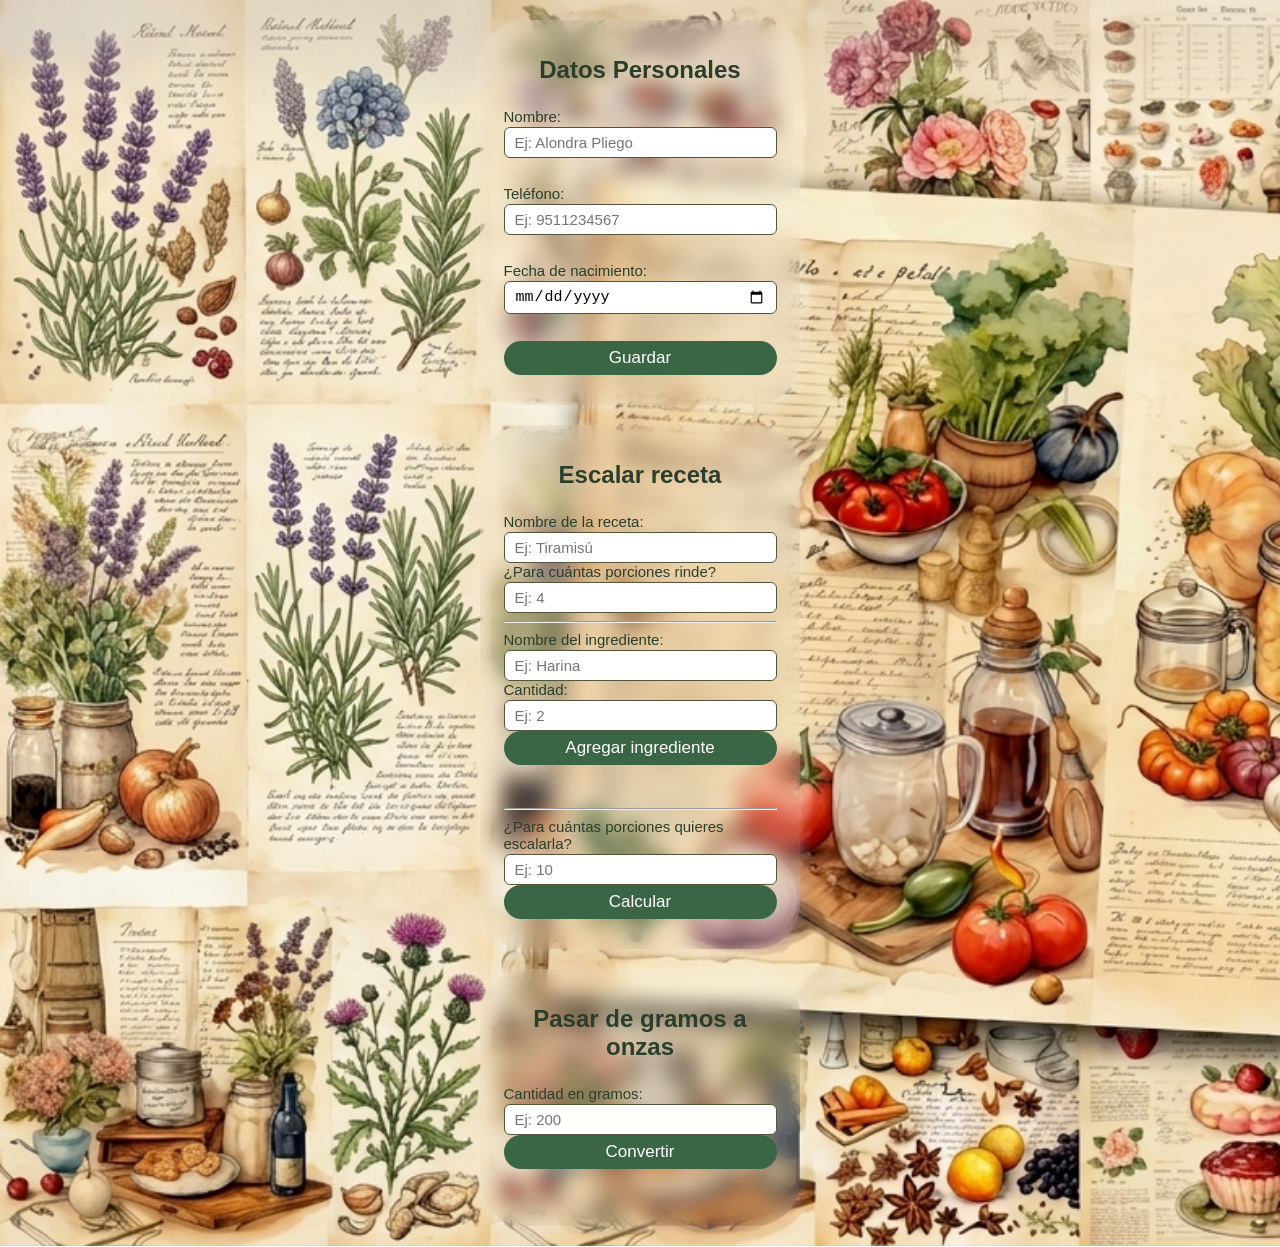
==== index.html @ 477c50a3 "Actualización de actividad" ====
<!DOCTYPE html>
<html lang="es">
<head>
    <meta charset="UTF-8">
    <meta name="viewport" content="width=device-width, initial-scale=1.0">
    <title>Actividad 2</title>
    <link rel="stylesheet" href="css/styles.css">
</head>
<body>
    <div class="formulario">
        <h1>Datos Personales</h1>
        <form id="formDatos">
            <div class="campo">
                <label for="nombre">Nombre:</label>
                <input type="text" id="nombre" placeholder="Ej: Alondra Pliego" required>
            </div>
            <p class="error" id="errorNombre"></p>

            <div class="campo">
                <label for="telefono">Teléfono:</label>
                <input type="number" min="0" id="telefono" placeholder="Ej: 9511234567" required>
            </div>
            <p class="error" id="errorTelefono"></p>

            <div class="campo">
                <label for="fechaNacimiento">Fecha de nacimiento:</label>
                <input type="date" id="fechaNacimiento" required>
            </div>
            <p class="error" id="errorFecha"></p>

            <button type="button" onclick="guardarDatos()">Guardar</button>
        </form>
    </div>

    <div id="modal" class="modal oculto">
        <div class="modalGuardados">
            <h2>Datos guardados</h2>
            <p id="nombre-guardado"></p>
            <p id="telefono-guardado"></p>
            <p id="edad-calculada"></p>
            <p id="edad-validacion"></p>
            <button type="button" onclick="cerrarModal()">Cerrar</button>
        </div>
    </div>

    <div class="recetarios">
        <h1>Escalar receta</h1>
        <form id="formReceta">
            <div class="campo">
                <label for="nombreReceta">Nombre de la receta:</label>
                <input type="text" id="nombreReceta" placeholder="Ej: Tiramisú">
            </div>
            <div class="campo">
                <label for="porcionesOriginales">¿Para cuántas porciones rinde?</label>
                <input type="number" id="porcionesOriginales" min="1" placeholder="Ej: 4">
            </div>
            <hr>
            <div class="campo">
                <label for="nombreIngrediente">Nombre del ingrediente:</label>
                <input type="text" id="nombreIngrediente" placeholder="Ej: Harina">
                <label for="cantidadIngrediente">Cantidad:</label>
                <input type="number" id="cantidadIngrediente" min="0" step="0.01" placeholder="Ej: 2">
                <button type="button" onclick="agregarIngrediente()">Agregar ingrediente</button>
            </div>
            <p class="error" id="errorIngrediente"></p>
            <ul id="listaIngredientes"></ul>
            <hr>
            <div class="campo">
                <label for="porcionesDeseadas">¿Para cuántas porciones quieres escalarla?</label>
                <input type="number" id="porcionesDeseadas" min="1" placeholder="Ej: 10">
                <button type="button" onclick="calcularEscala()">Calcular</button>
            </div>
            <div class="oculto" id="resultadoER">
            <h3>Resultado</h3>
            <p class="error" id="errorEscala"></p>
            <ul id="resultadoEscala"></ul>
            </div>
        </form>
    </div>

    <div class="recetarios">
    <h1>Pasar de gramos a onzas</h1>
    <form id="formConversion">
        <div class="campo">
            <label for="cantidadGramos">Cantidad en gramos:</label>
            <input type="number" id="cantidadGramos" min="0" step="0.01" placeholder="Ej: 200">
            <button type="button" onclick="convertir()">Convertir</button>
            <p class="oculto" id="rC"><strong>Resultado:</strong> <span id="resultadoConversion"></span></p>
        </div>
        <p class="error" id="errorConversion"></p>
    </form>
</div>

    <script src="js/utileria.js"></script>
    <script src="js/app.js"></script>
</body>
</html>
---- css/styles.css ----
body {
    font-family: 'tahoma', sans-serif;
    background-image: url('../img/fondo.png');
    background-size: cover;
    display: flex;
    flex-direction: column;
    justify-content: center;
    align-items: center;
    min-height: 100vh;
    margin: 0;
    padding: 20px 0;
    gap: 20px;
}

.card {
    background: rgba(245, 247, 242, 0.219);
    backdrop-filter: blur(10px);
    padding: 20px 23.5px;
    border-radius: 45px;
    box-shadow: 0 4px 15px rgba(245, 247, 242, 0.45);
    width: 90%;
    max-width: 320px;
    box-sizing: border-box;
    text-align: center;
}

.formulario, .recetarios {
    background: rgba(245, 247, 242, 0.219);
    backdrop-filter: blur(10px);
    padding: 20px 23.5px;
    border-radius: 45px;
    box-shadow: 0 4px 15px rgba(245, 247, 242, 0.45);
    width: 90%;
    max-width: 320px;
    box-sizing: border-box;
    text-align: center;
}

h1 {
    font-size: 24px;
    color: #2C3E2B;
    margin-bottom: 1.5rem;
}
.campo {
    text-align: left;
    margin-bottom: 0px;
}
label {
    display: block;
    font-size: 15px;
    color: #2C3E2B;
    margin-bottom: 2px;
}
input {
    width: 100%;
    padding: 6px 10px;
    border: 1px solid #535439;
    border-radius: 6px;
    font-size: 15px;
    box-sizing: border-box;
}
input[readonly] {
    background-color: #ffffff;
    font-weight: normal;
    color: #000000;
}
button {
    width: 100%;
    padding: 7px;
    background-color: #3B6645;
    color: white;
    border: none;
    border-radius: 30px;
    font-size: 17px;
    cursor: pointer;
    margin-top: 0px;
    margin-bottom: 10px;
    transition: background 0.2s;
}
button:hover {
    background-color: #7f4ca5;
}
.error {
    color: #000000;
    font-size: 15px;
    margin-top: 2px;
    margin-bottom: 10px;
    min-height: 15px;
    font-family: 'tahoma', sans-serif;
}

.exito {
    color: #2C3E2B;
    font-weight: bold;
    font-size: 15px;
}

ul {
    list-style: none;
    padding: 0;
    text-align: left;
    color: #2C3E2B;
}
li {
    padding: 4px 0;
    border-bottom: 1px solid rgba(83, 84, 57, 0.3);
}

.modal {
    position: fixed;
    top: 0;
    left: 0;
    width: 100%;
    height: 100%;
    background: rgba(0,0,0,0.5);
    display: flex;
    justify-content: center;
    align-items: center;
    overflow-y: auto;
    padding: 20px 0;
    box-sizing: border-box;
    z-index: 1000;
}
.oculto {
    display: none;
}
.modalGuardados {
    background: #F5F7F2;
    padding: 25px;
    border-radius: 30px;
    text-align: center;
    min-width: 250px;
    max-width: 90%;
    max-height: 85vh;
    overflow-y: auto;
    box-sizing: border-box;
    box-shadow: 0 4px 15px rgba(0,0,0,0.3);
    z-index: 1000;
}

@media (max-width: 480px) {
    body {
        padding: 10px 0;
    }
    .card, .formulario, .recetarios {
        width: 95%;
        padding: 15px;
        border-radius: 25px;
    }
    h1 {
        font-size: 20px;
    }
    button {
        font-size: 15px;
    }
}
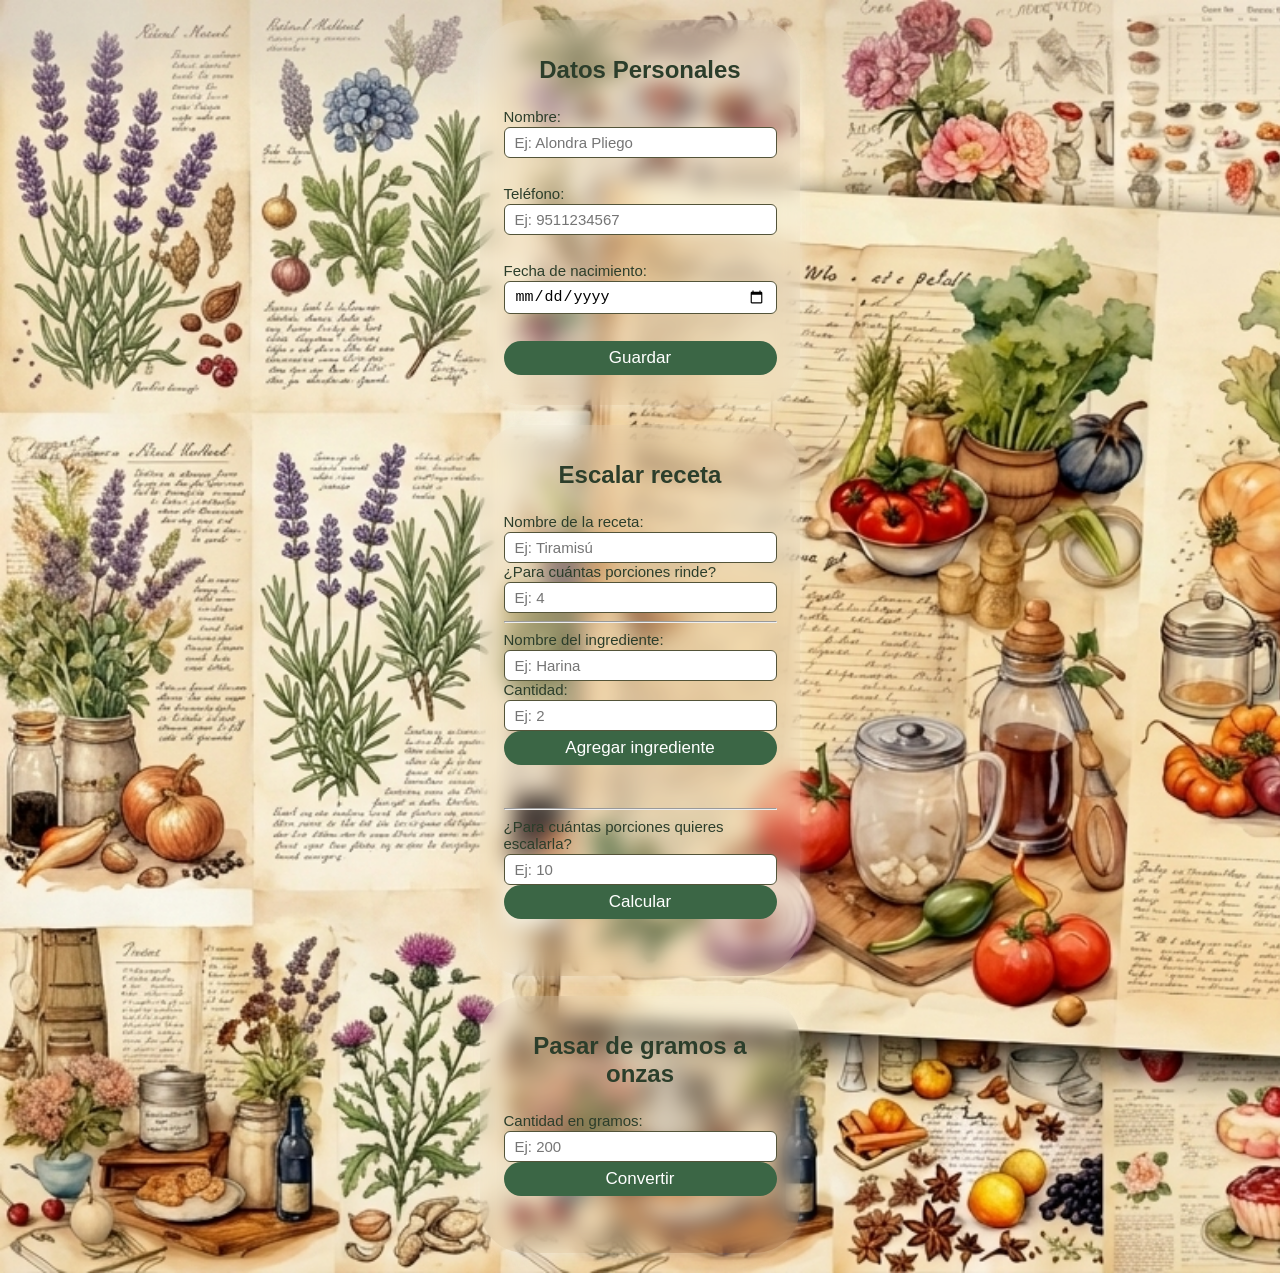
==== commit 963c1d56: "Actualización de actividad" ====
--- a/index.html
+++ b/index.html
@@ -69,10 +69,10 @@
                 <label for="porcionesDeseadas">¿Para cuántas porciones quieres escalarla?</label>
                 <input type="number" id="porcionesDeseadas" min="1" placeholder="Ej: 10">
                 <button type="button" onclick="calcularEscala()">Calcular</button>
+                <p class="error" id="errorEscala"></p>
             </div>
             <div class="oculto" id="resultadoER">
             <h3>Resultado</h3>
-            <p class="error" id="errorEscala"></p>
             <ul id="resultadoEscala"></ul>
             </div>
         </form>
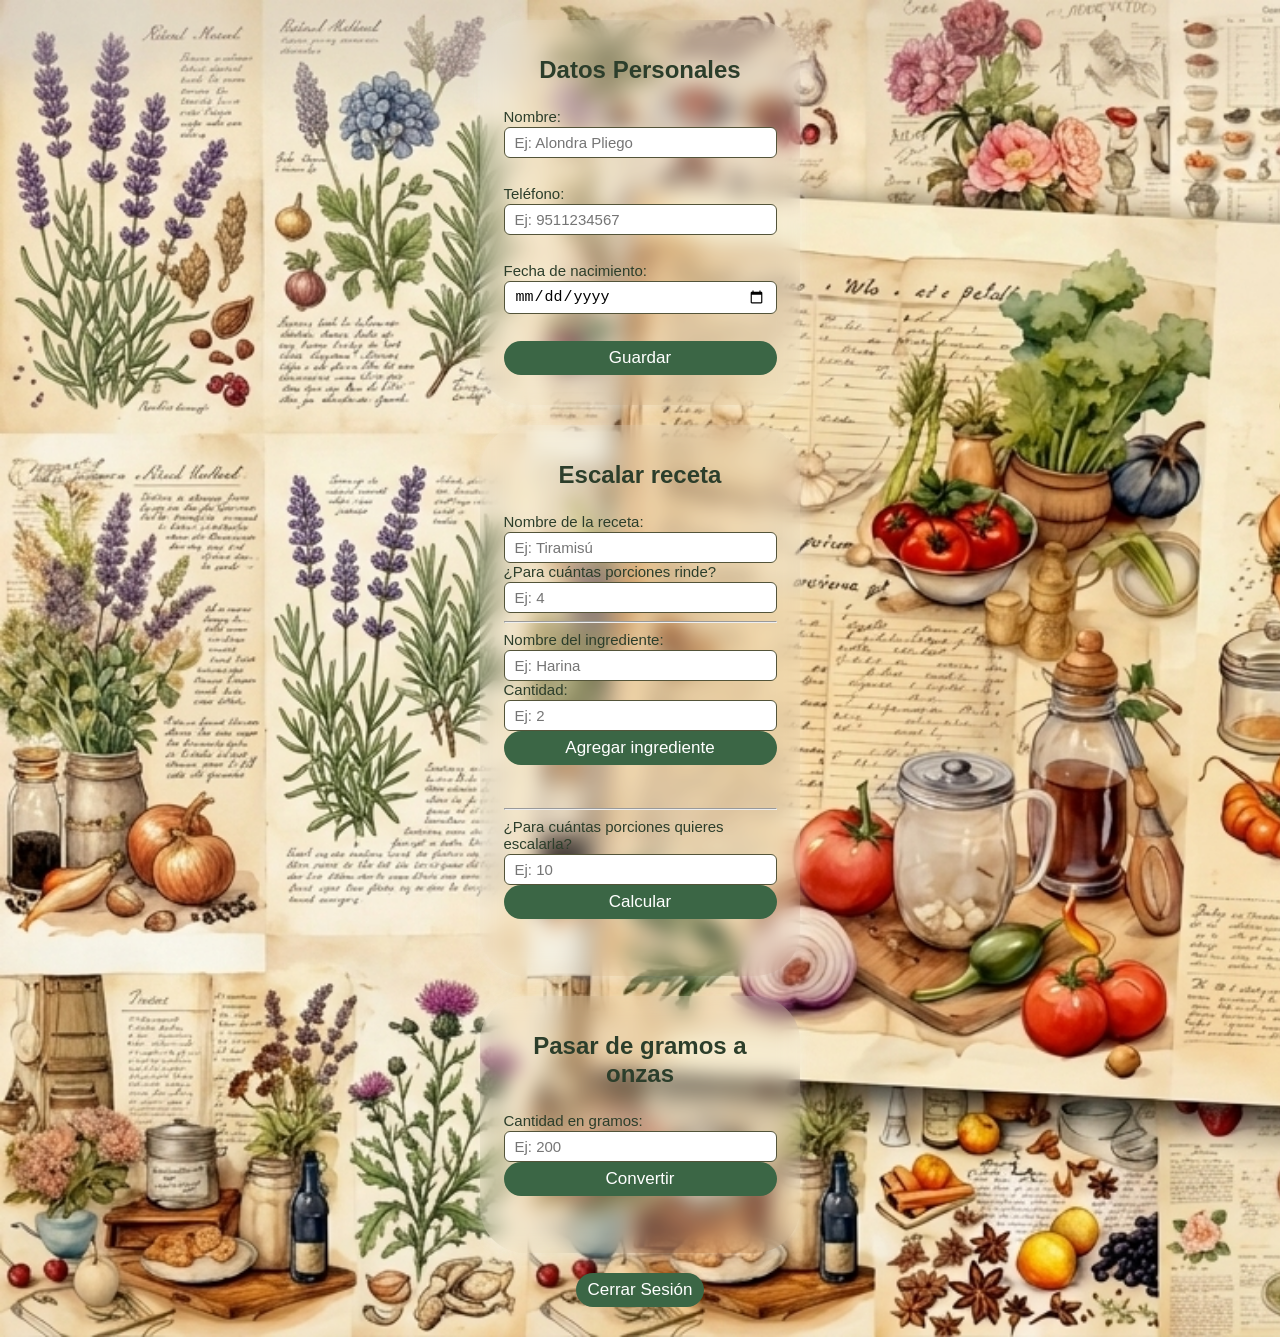
==== commit f4d7005b: "Boton de cerrar sesion agregado" ====
--- a/index.html
+++ b/index.html
@@ -90,7 +90,7 @@
         <p class="error" id="errorConversion"></p>
     </form>
 </div>
-
+    <button class="cerrarSesion" type="button" onclick="cerrarSesion()">Cerrar Sesión</button>
     <script src="js/utileria.js"></script>
     <script src="js/app.js"></script>
 </body>
--- a/css/styles.css
+++ b/css/styles.css
@@ -137,7 +137,9 @@
     box-shadow: 0 4px 15px rgba(0,0,0,0.3);
     z-index: 1000;
 }
-
+.cerrarSesion{
+ width: 10%; 
+}
 @media (max-width: 480px) {
     body {
         padding: 10px 0;
